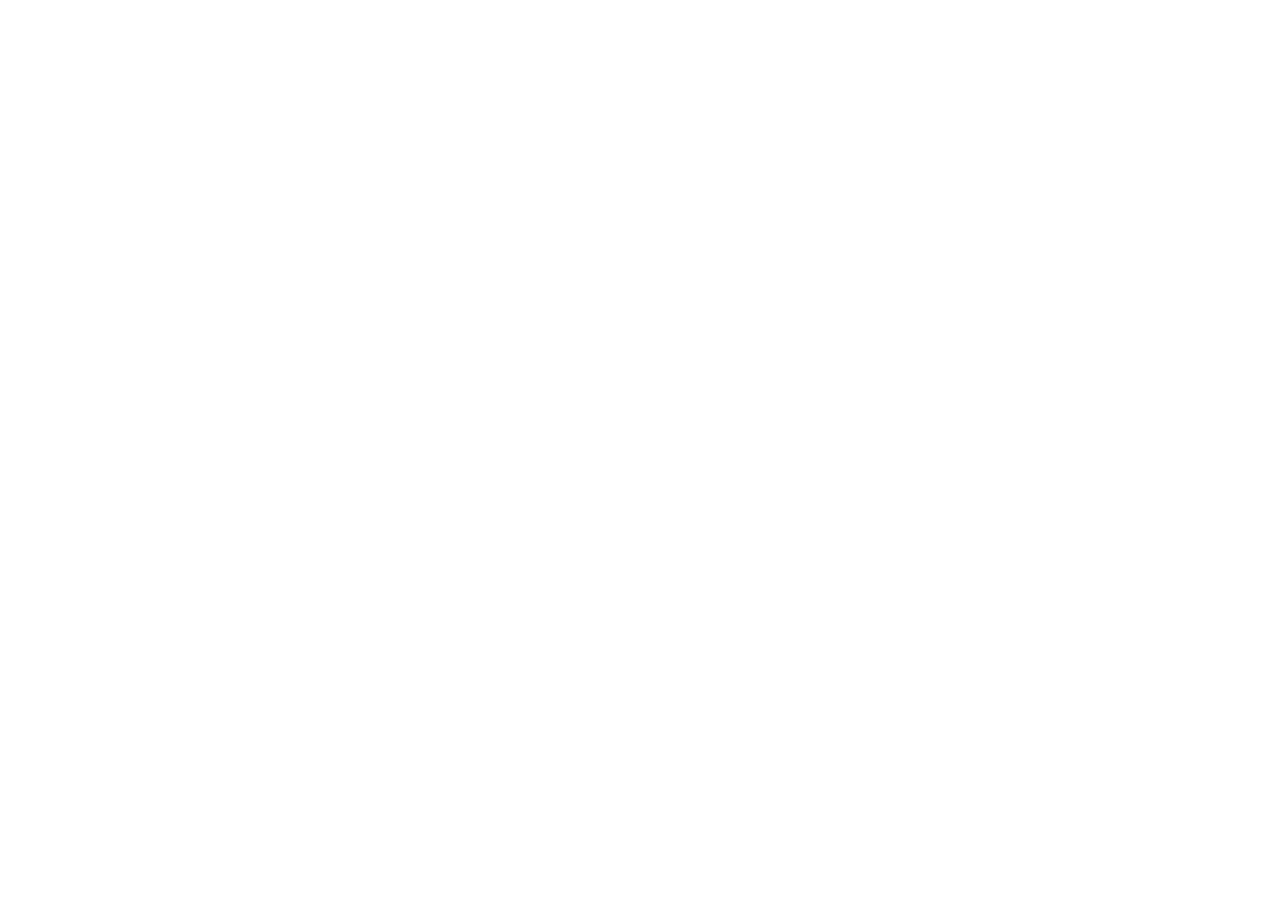
==== tutorial.html @ 1eb26597 "schaar steen papier game gemaakt en de css al toe gevoegt" ====
<!DOCTYPE html>
<html lang="en">
<head>
    <meta charset="UTF-8">
    <meta name="viewport" content="width=device-width, initial-scale=1.0">
    <title>Workshop-tutorial - Start To Code - Jeff en Yusuf</title>
    <link rel="stylesheet" href="src/styles/totorial.css">
</head>
<body>
    
</body>
</html>
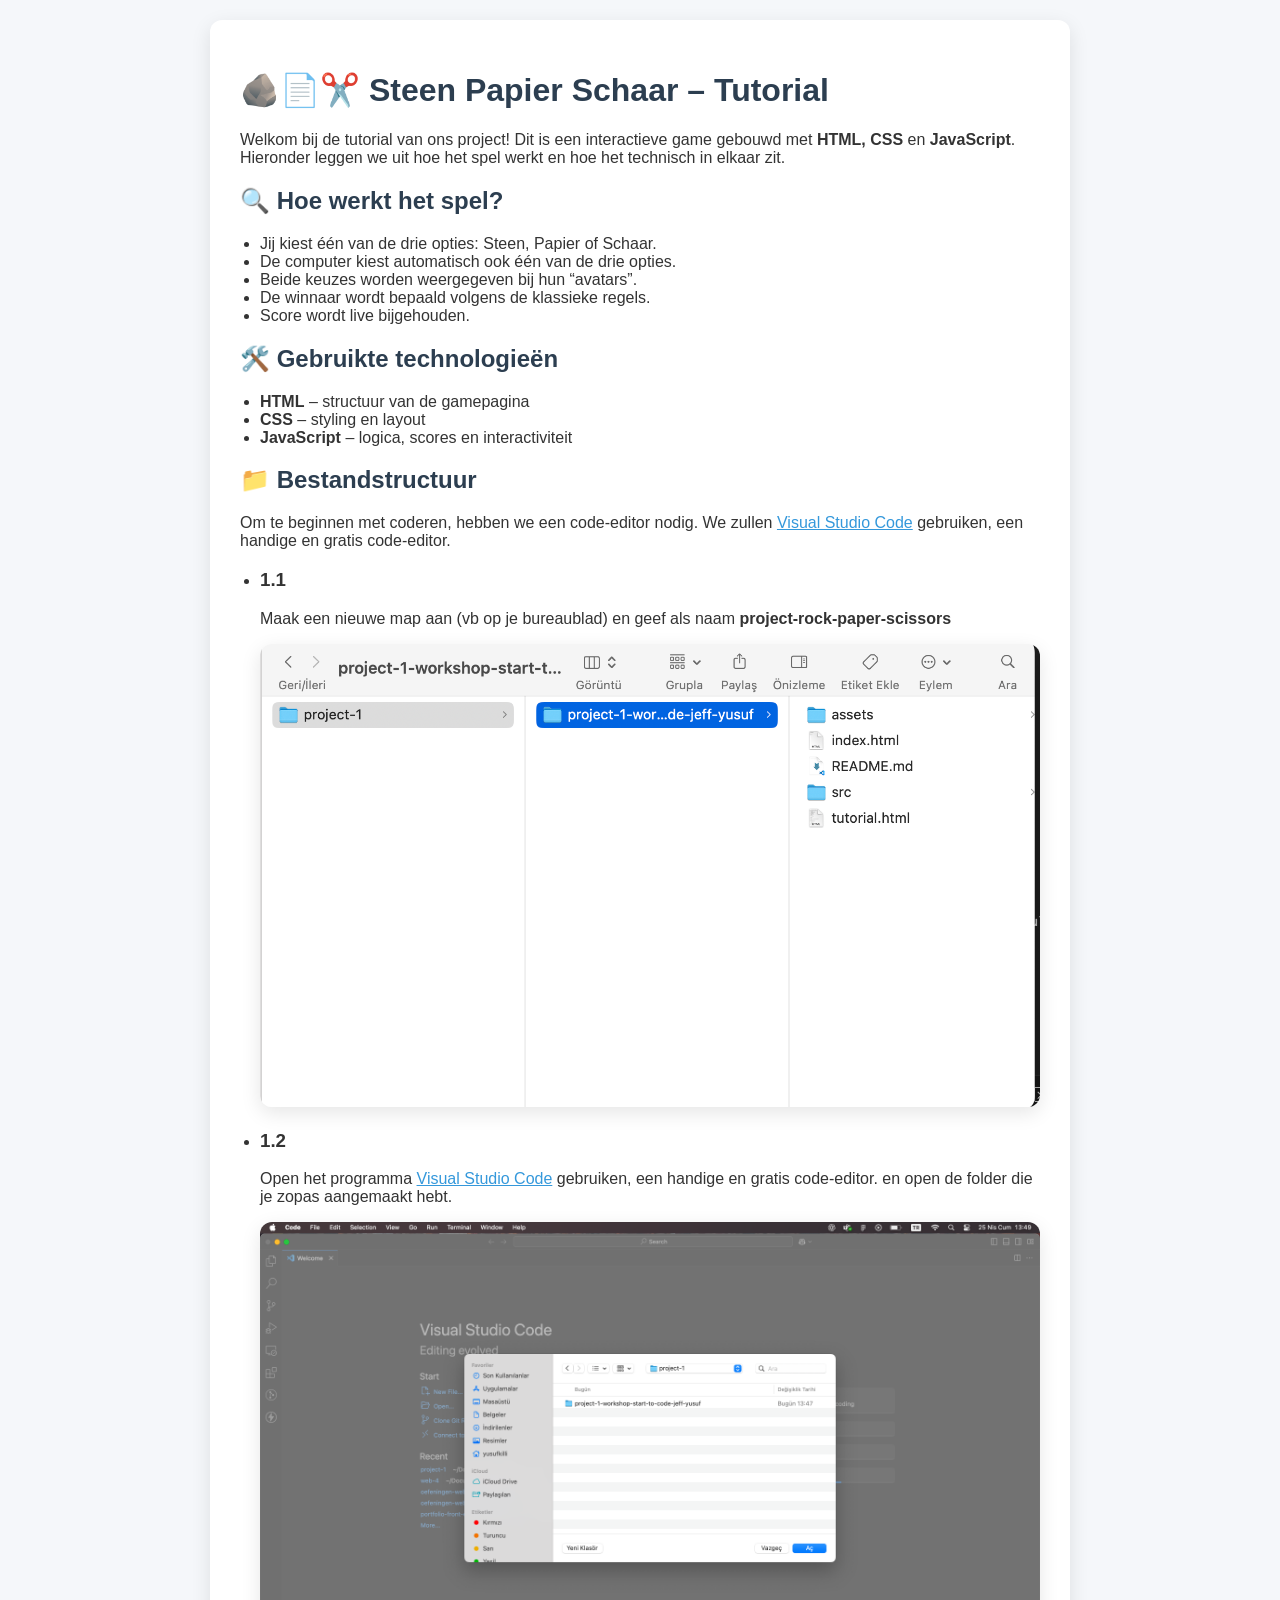
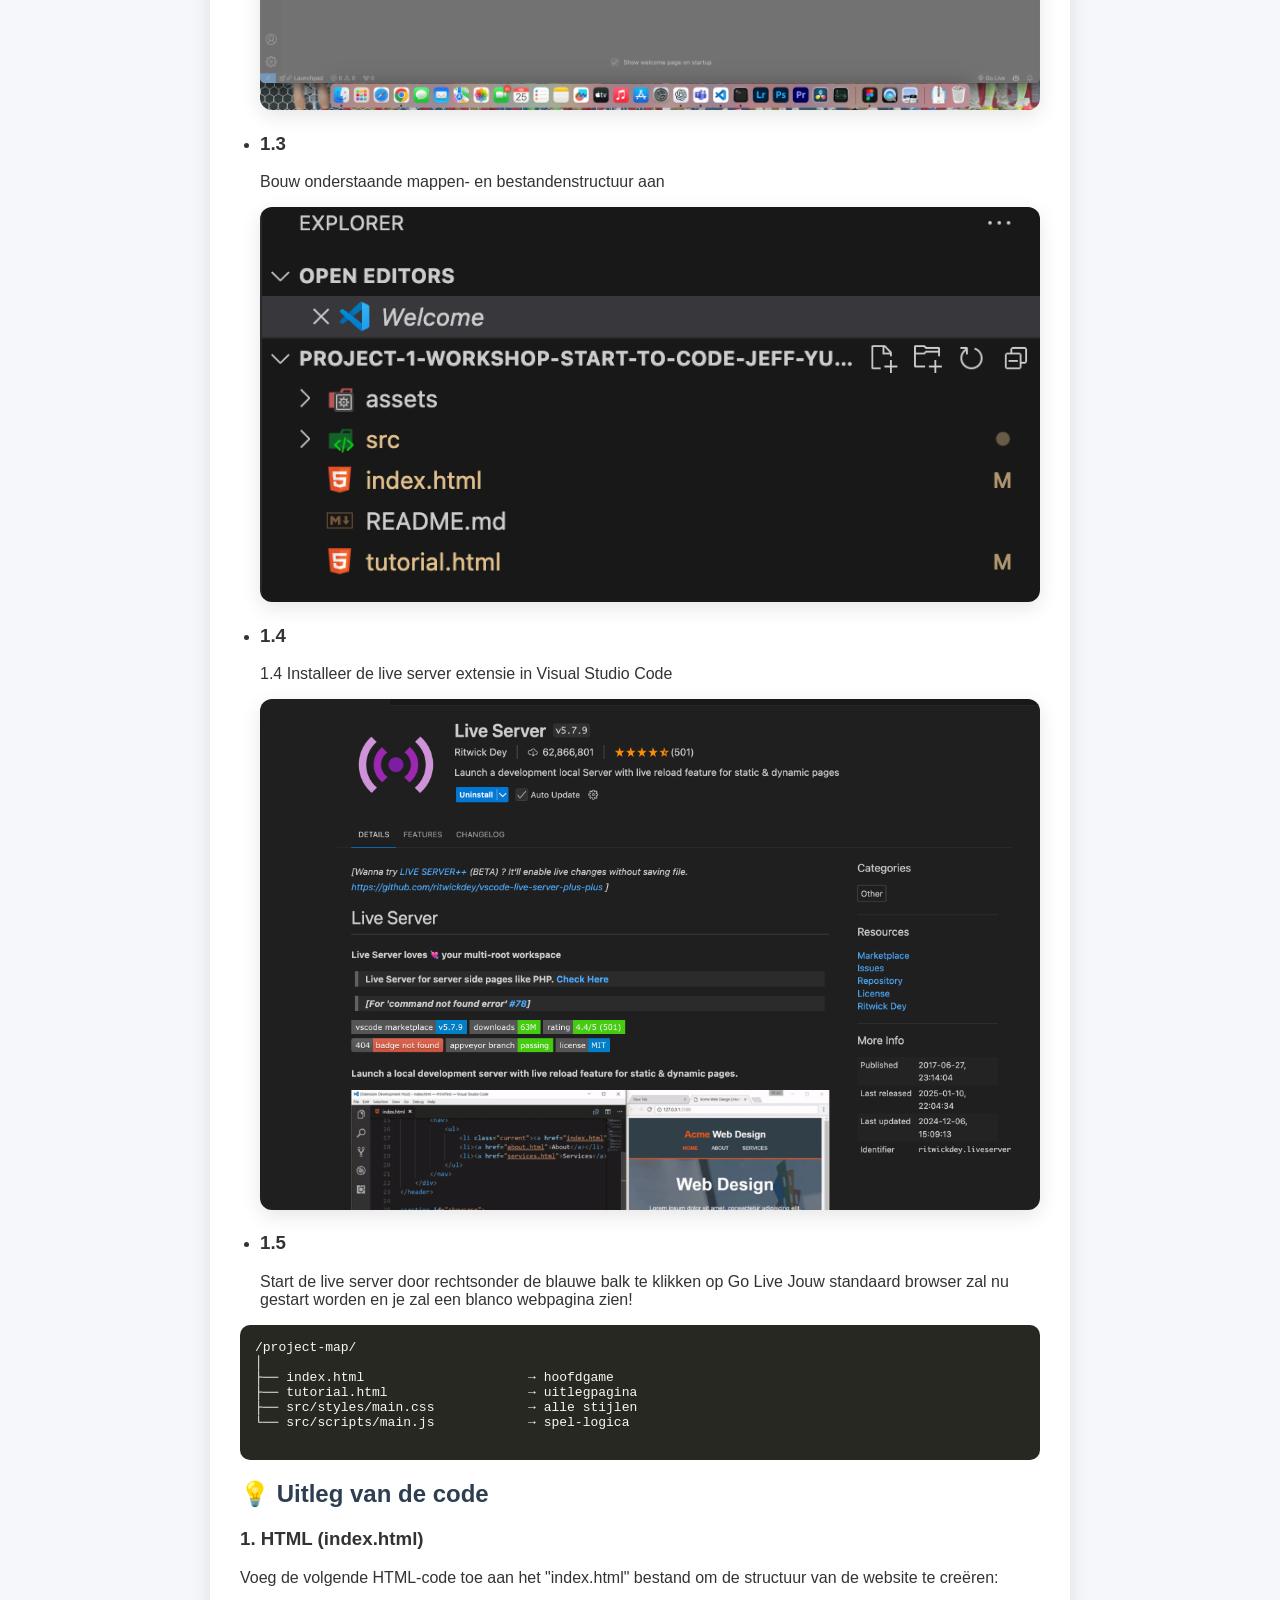
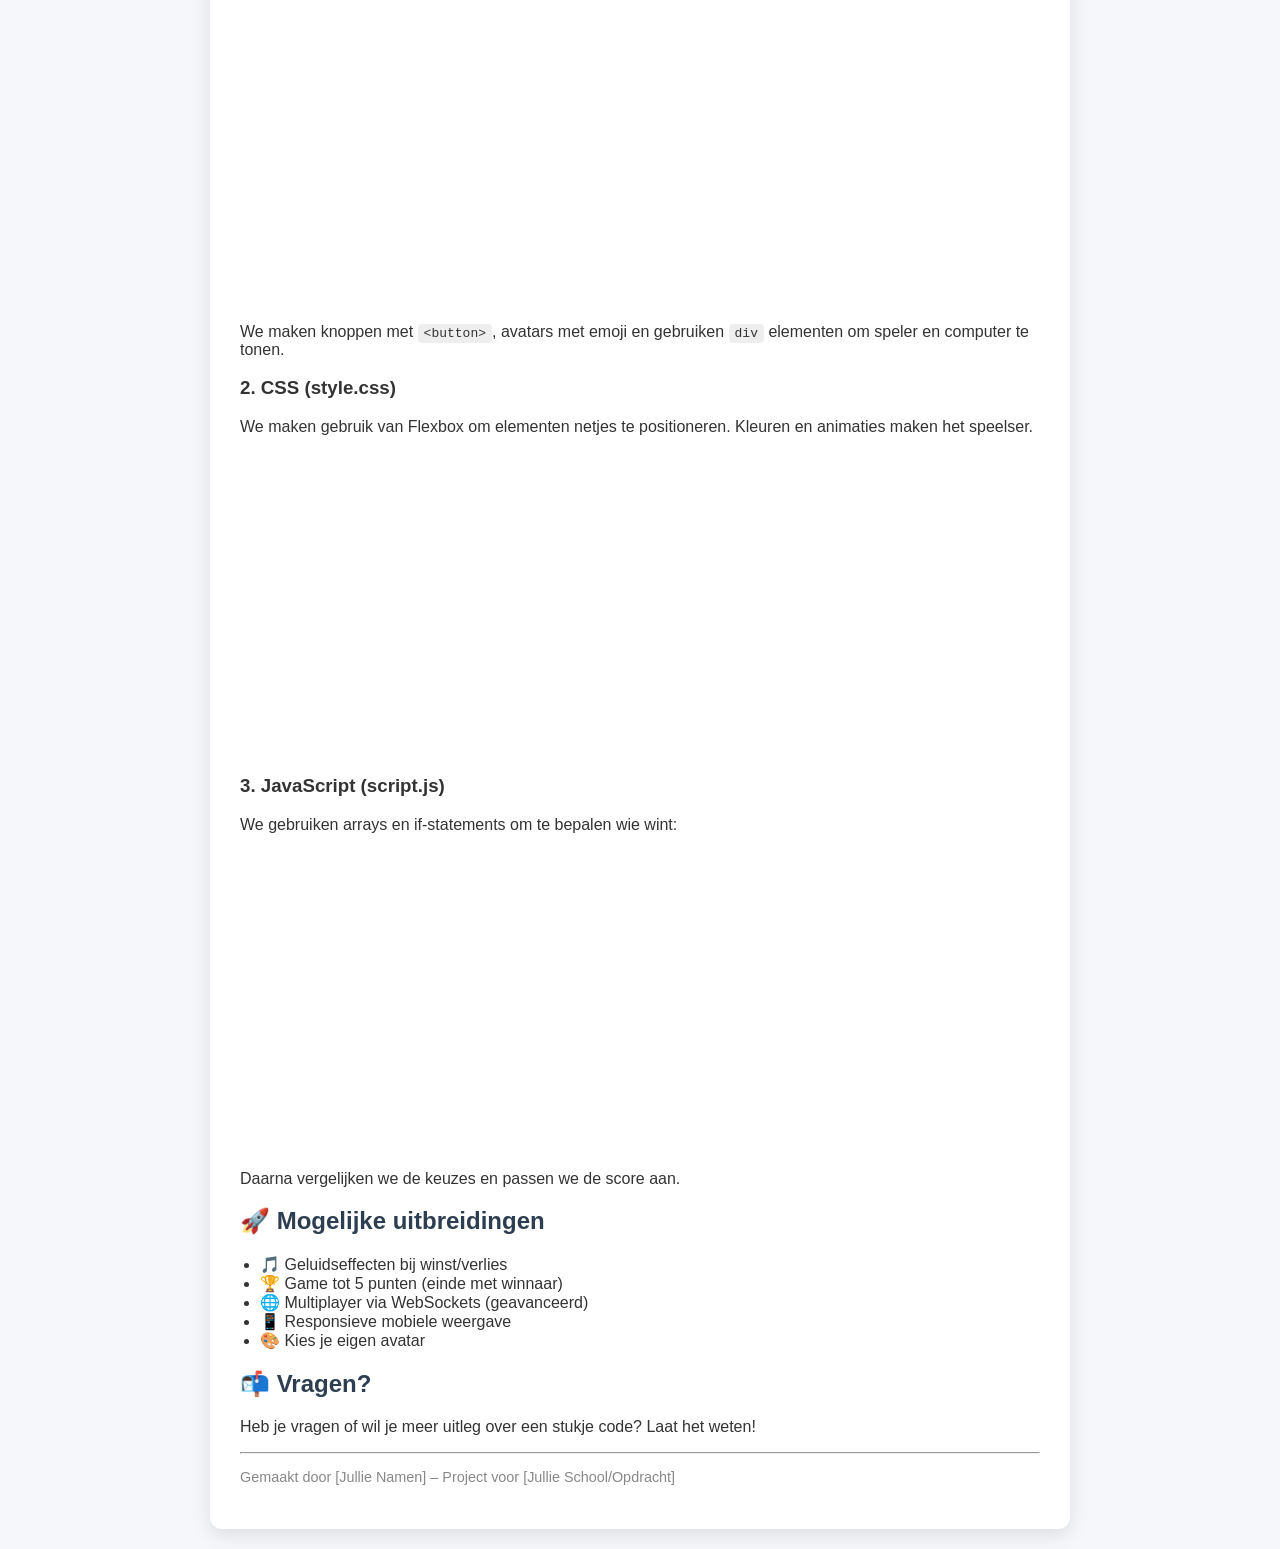
==== commit 37c0a423: "tutorial.html added and uptated" ====
--- a/tutorial.html
+++ b/tutorial.html
@@ -1,12 +1,181 @@
 <!DOCTYPE html>
-<html lang="en">
-<head>
-    <meta charset="UTF-8">
-    <meta name="viewport" content="width=device-width, initial-scale=1.0">
-    <title>Workshop-tutorial - Start To Code - Jeff en Yusuf</title>
-    <link rel="stylesheet" href="src/styles/totorial.css">
-</head>
-<body>
-    
-</body>
-</html>+<html lang="nl">
+  <head>
+    <meta charset="UTF-8" />
+    <meta name="viewport" content="width=device-width, initial-scale=1.0" />
+    <title>Tutorial – Steen Papier Schaar Project</title>
+    <link rel="stylesheet" href="./src/styles/totorial.css" />
+  </head>
+  <body>
+    <div class="container">
+      <h1>🪨📄✂️ Steen Papier Schaar – Tutorial</h1>
+      <p>
+        Welkom bij de tutorial van ons project! Dit is een interactieve game
+        gebouwd met <strong>HTML, CSS</strong> en <strong>JavaScript</strong>.
+        Hieronder leggen we uit hoe het spel werkt en hoe het technisch in
+        elkaar zit.
+      </p>
+
+      <h2>🔍 Hoe werkt het spel?</h2>
+      <ul>
+        <li>Jij kiest één van de drie opties: Steen, Papier of Schaar.</li>
+        <li>De computer kiest automatisch ook één van de drie opties.</li>
+        <li>Beide keuzes worden weergegeven bij hun “avatars”.</li>
+        <li>De winnaar wordt bepaald volgens de klassieke regels.</li>
+        <li>Score wordt live bijgehouden.</li>
+      </ul>
+
+      <h2>🛠️ Gebruikte technologieën</h2>
+      <ul>
+        <li><strong>HTML</strong> – structuur van de gamepagina</li>
+        <li><strong>CSS</strong> – styling en layout</li>
+        <li><strong>JavaScript</strong> – logica, scores en interactiviteit</li>
+      </ul>
+
+      <h2>📁 Bestandstructuur</h2>
+      <span
+        >Om te beginnen met coderen, hebben we een code-editor nodig. We zullen
+        <a target="_blank" href="https://code.visualstudio.com/download">Visual Studio Code</a>
+        gebruiken, een handige en gratis code-editor.</span
+      >
+
+      <ul>
+        <li>
+          <h3>1.1</h3>
+          <p>
+            Maak een nieuwe map aan (vb op je bureaublad) en geef als naam
+            <strong>project-rock-paper-scissors</strong>
+          </p>
+          <img
+            class="img__map"
+            src="assets/images/ss-map_structuur.png"
+            alt=""
+          />
+        </li>
+        <li>
+          <h3>1.2</h3>
+          <p>
+            Open het programma
+            <a href="https://code.visualstudio.com/download"
+              >Visual Studio Code</a
+            >
+            gebruiken, een handige en gratis code-editor. en open de folder die
+            je zopas aangemaakt hebt.
+          </p>
+          <img class="img__map" src="assets/images/ss-vscode.png" alt="" />
+        </li>
+
+        <li>
+          <h3>1.3</h3>
+          <p>Bouw onderstaande mappen- en bestandenstructuur aan</p>
+          <img
+            class="img__map"
+            src="assets/images/ss-vscode_map_schema.png"
+            alt=""
+          />
+        </li>
+
+        <li>
+          <h3>1.4</h3>
+          <p>1.4 Installeer de live server extensie in Visual Studio Code</p>
+          <img
+            class="img__map"
+            src="assets/images/ss-liveserver_extentie.png"
+            alt=""
+          />
+        </li>
+
+        <li>
+          <h3>1.5</h3>
+          <p>
+            Start de live server door rechtsonder de blauwe balk te klikken op
+            Go Live Jouw standaard browser zal nu gestart worden en je zal een
+            blanco webpagina zien!
+          </p>
+        </li>
+      </ul>
+      <pre>
+/project-map/
+│
+├── index.html                     → hoofdgame
+├── tutorial.html                  → uitlegpagina
+├── src/styles/main.css            → alle stijlen
+└── src/scripts/main.js            → spel-logica
+    </pre
+      >
+
+      <h2>💡 Uitleg van de code</h2>
+
+      <h3>1. HTML (index.html)</h3>
+
+      <p>
+        Voeg de volgende HTML-code toe aan het "index.html" bestand om de
+        structuur van de website te creëren:
+      </p>
+      <iframe
+        width="100%"
+        height="300"
+        src="//jsfiddle.net/afyok/tjynbh3u/1/embedded/html/"
+        frameborder="0"
+        loading="lazy"
+        allowtransparency="true"
+        allowfullscreen="true"
+      ></iframe>
+      <p>
+        We maken knoppen met <code>&lt;button&gt;</code>, avatars met emoji en
+        gebruiken <code>div</code> elementen om speler en computer te tonen.
+      </p>
+
+      <h3>2. CSS (style.css)</h3>
+      <p>
+        We maken gebruik van Flexbox om elementen netjes te positioneren.
+        Kleuren en animaties maken het speelser.
+      </p>
+
+      <iframe
+        width="100%"
+        height="300"
+        src="//jsfiddle.net/afyok/tjynbh3u/1/embedded/css/"
+        frameborder="0"
+        loading="lazy"
+        allowtransparency="true"
+        allowfullscreen="true"
+      ></iframe>
+
+      <h3>3. JavaScript (script.js)</h3>
+      <p>We gebruiken arrays en if-statements om te bepalen wie wint:</p>
+
+      <iframe
+        width="100%"
+        height="300"
+        src="//jsfiddle.net/afyok/tjynbh3u/1/embedded/js/"
+        frameborder="0"
+        loading="lazy"
+        allowtransparency="true"
+        allowfullscreen="true"
+      ></iframe>
+
+      <p>Daarna vergelijken we de keuzes en passen we de score aan.</p>
+
+      <h2>🚀 Mogelijke uitbreidingen</h2>
+      <ul>
+        <li>🎵 Geluidseffecten bij winst/verlies</li>
+        <li>🏆 Game tot 5 punten (einde met winnaar)</li>
+        <li>🌐 Multiplayer via WebSockets (geavanceerd)</li>
+        <li>📱 Responsieve mobiele weergave</li>
+        <li>🎨 Kies je eigen avatar</li>
+      </ul>
+
+      <h2>📬 Vragen?</h2>
+      <p>
+        Heb je vragen of wil je meer uitleg over een stukje code? Laat het
+        weten!
+      </p>
+
+      <hr />
+      <p style="font-size: 0.9em; color: #888">
+        Gemaakt door [Jullie Namen] – Project voor [Jullie School/Opdracht]
+      </p>
+    </div>
+  </body>
+</html>
--- a/src/styles/totorial.css
+++ b/src/styles/totorial.css
@@ -0,0 +1,51 @@
+body {
+    font-family: 'Segoe UI', sans-serif;
+    margin: 0;
+    padding: 20px;
+    background: #f5f7fa;
+    color: #333;
+  }
+
+  .container {
+    max-width: 800px;
+    margin: auto;
+    background: white;
+    padding: 30px;
+    border-radius: 12px;
+    box-shadow: 0 6px 20px rgba(0, 0, 0, 0.1);
+  }
+
+  h1, h2 {
+    color: #2c3e50;
+  }
+
+  code {
+    background: #eee;
+    padding: 2px 6px;
+    border-radius: 4px;
+    font-family: monospace;
+  }
+
+  pre {
+    background: #272822;
+    color: #f8f8f2;
+    padding: 15px;
+    border-radius: 10px;
+    overflow-x: auto;
+  }
+
+  a {
+    color: #3498db;
+  }
+
+  ul {
+    margin-top: 10px;
+    padding-left: 20px;
+  }
+
+  .img__map {
+    width: 100%;
+    height: auto;
+    border-radius: 12px;
+    box-shadow: 0 6px 20px rgba(0, 0, 0, 0.1);
+  }
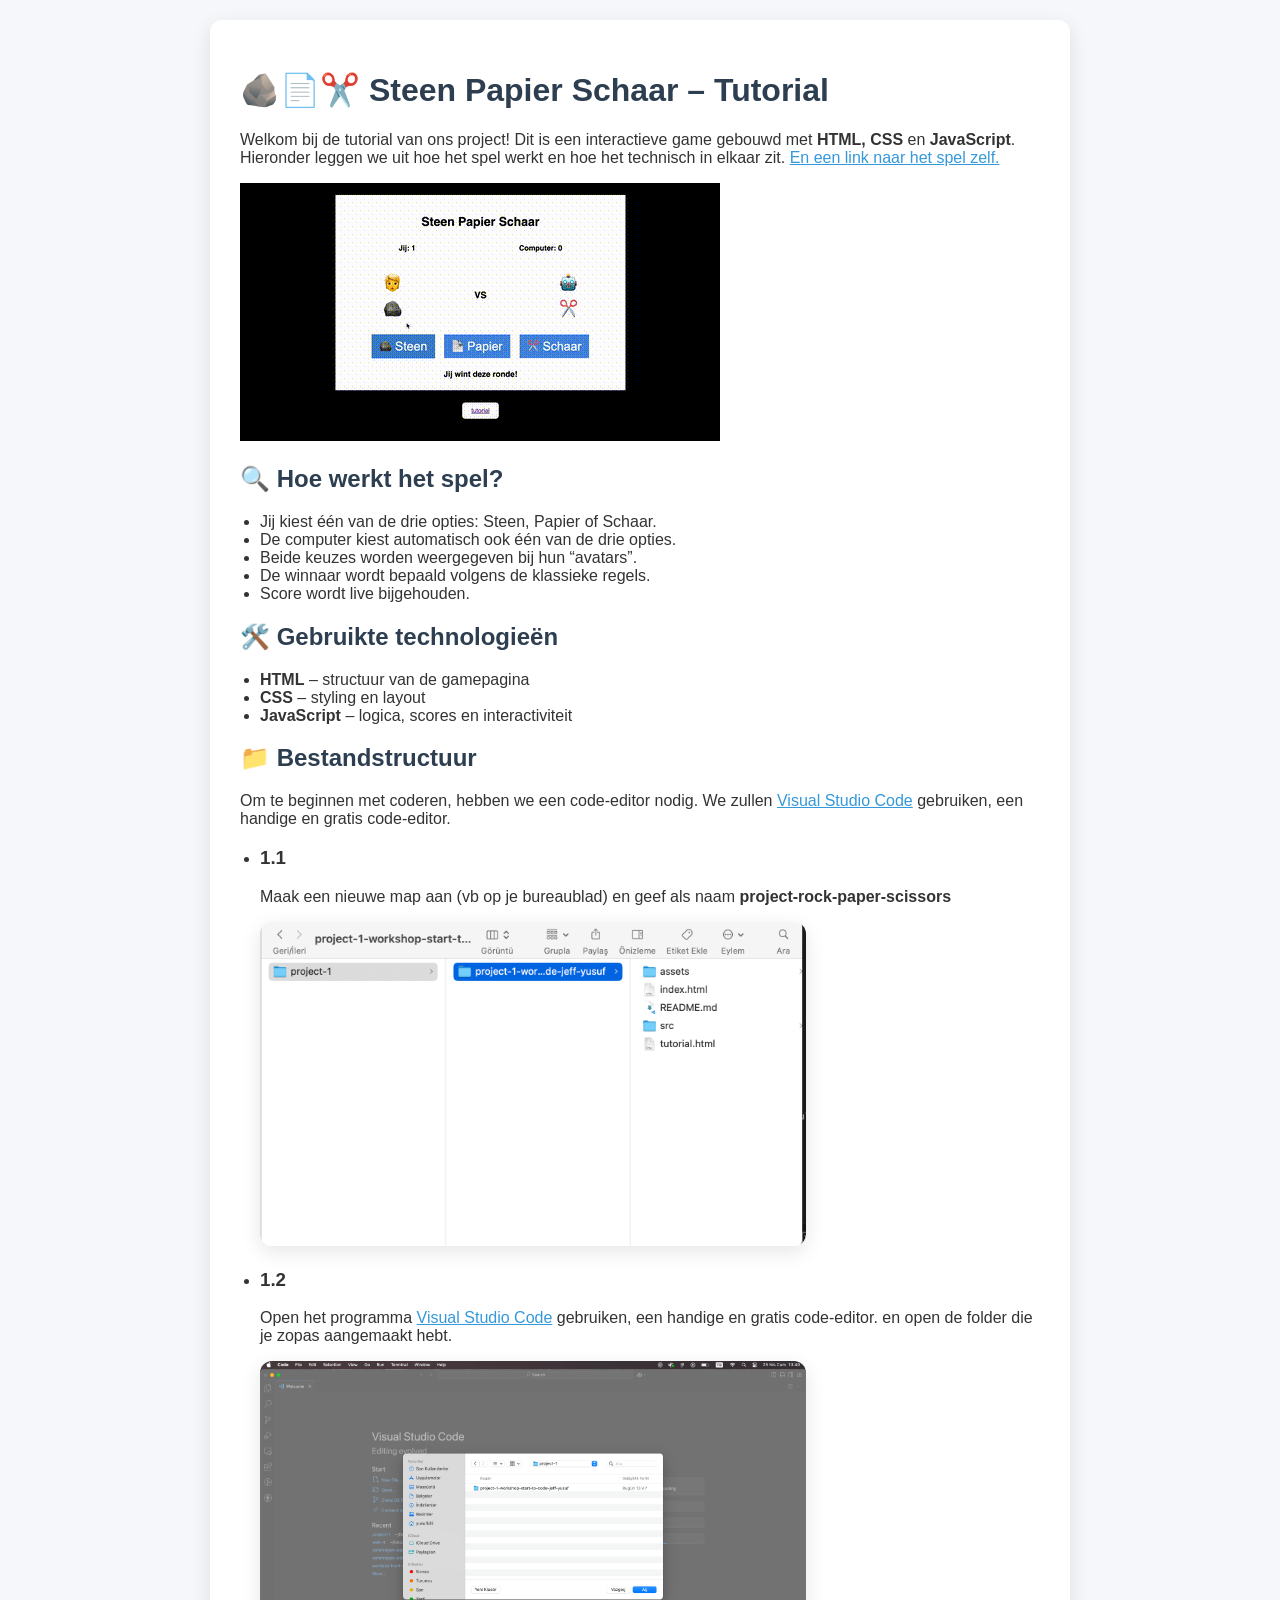
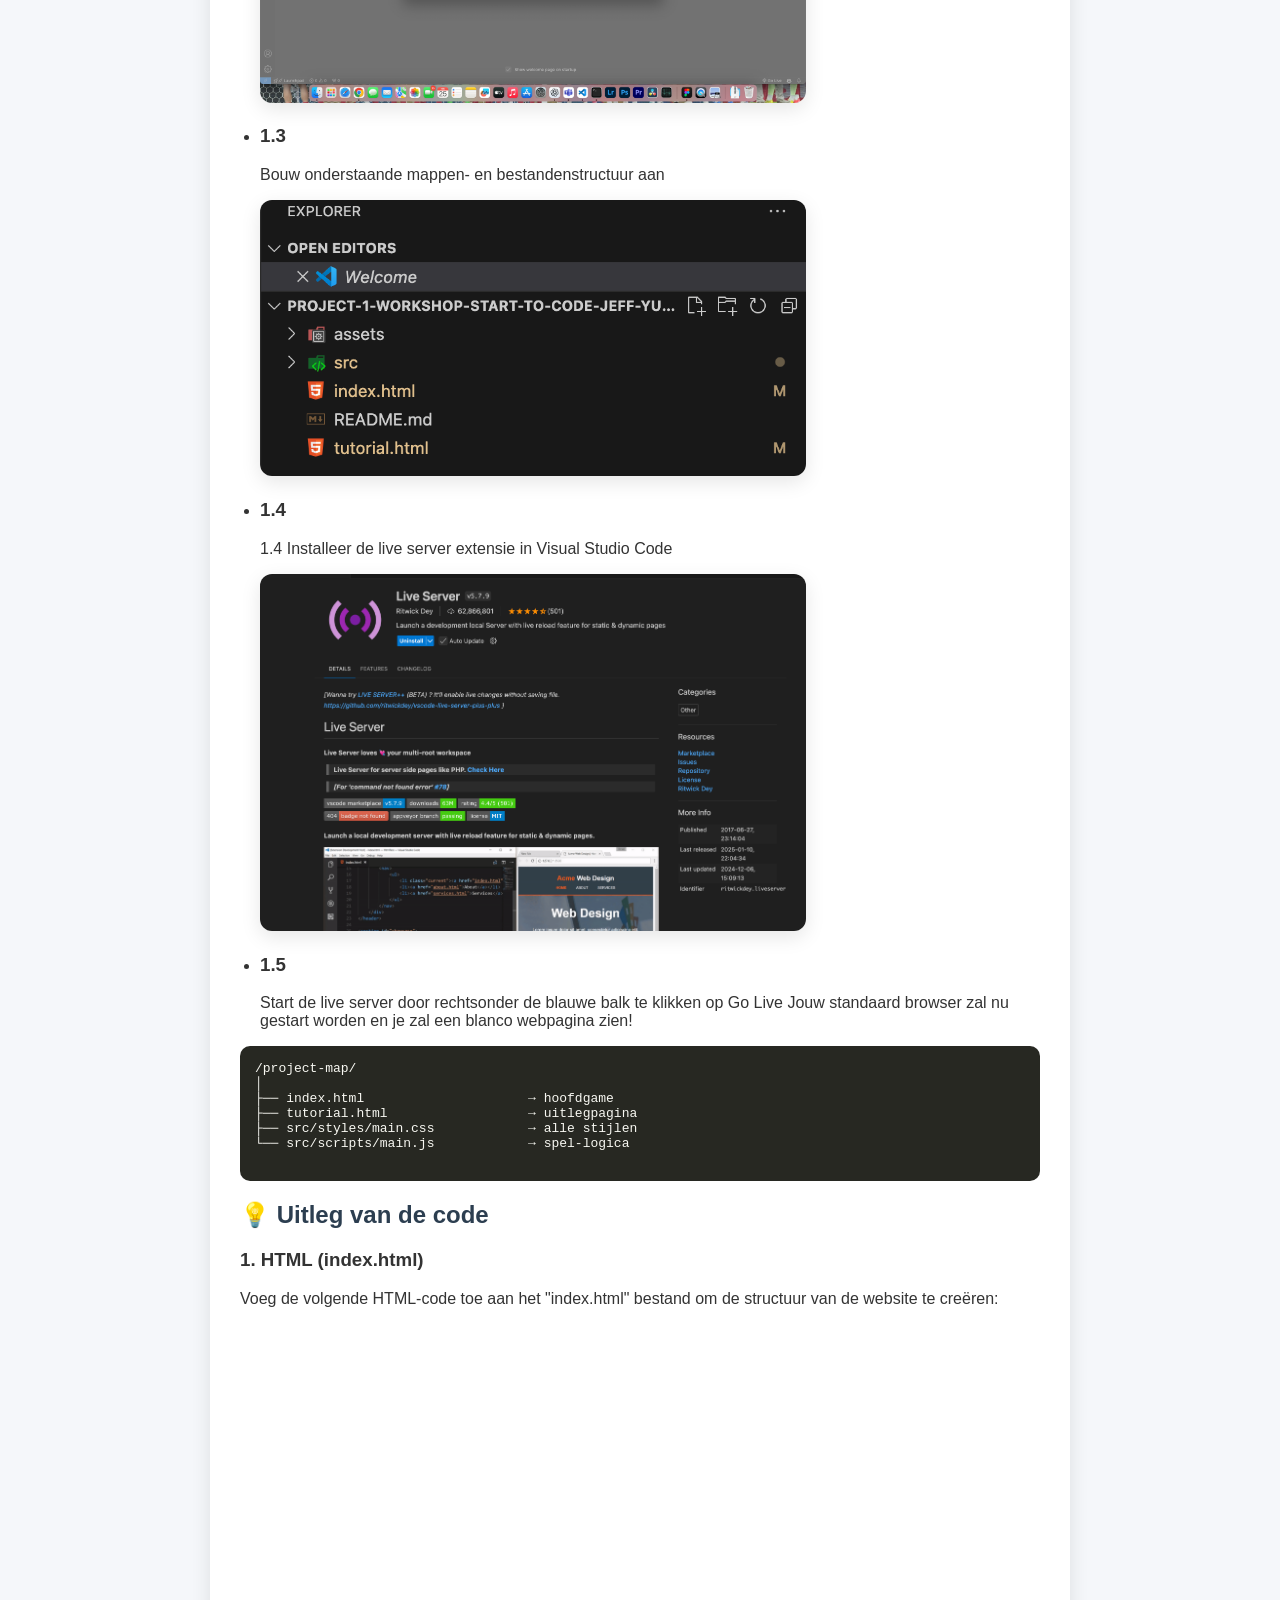
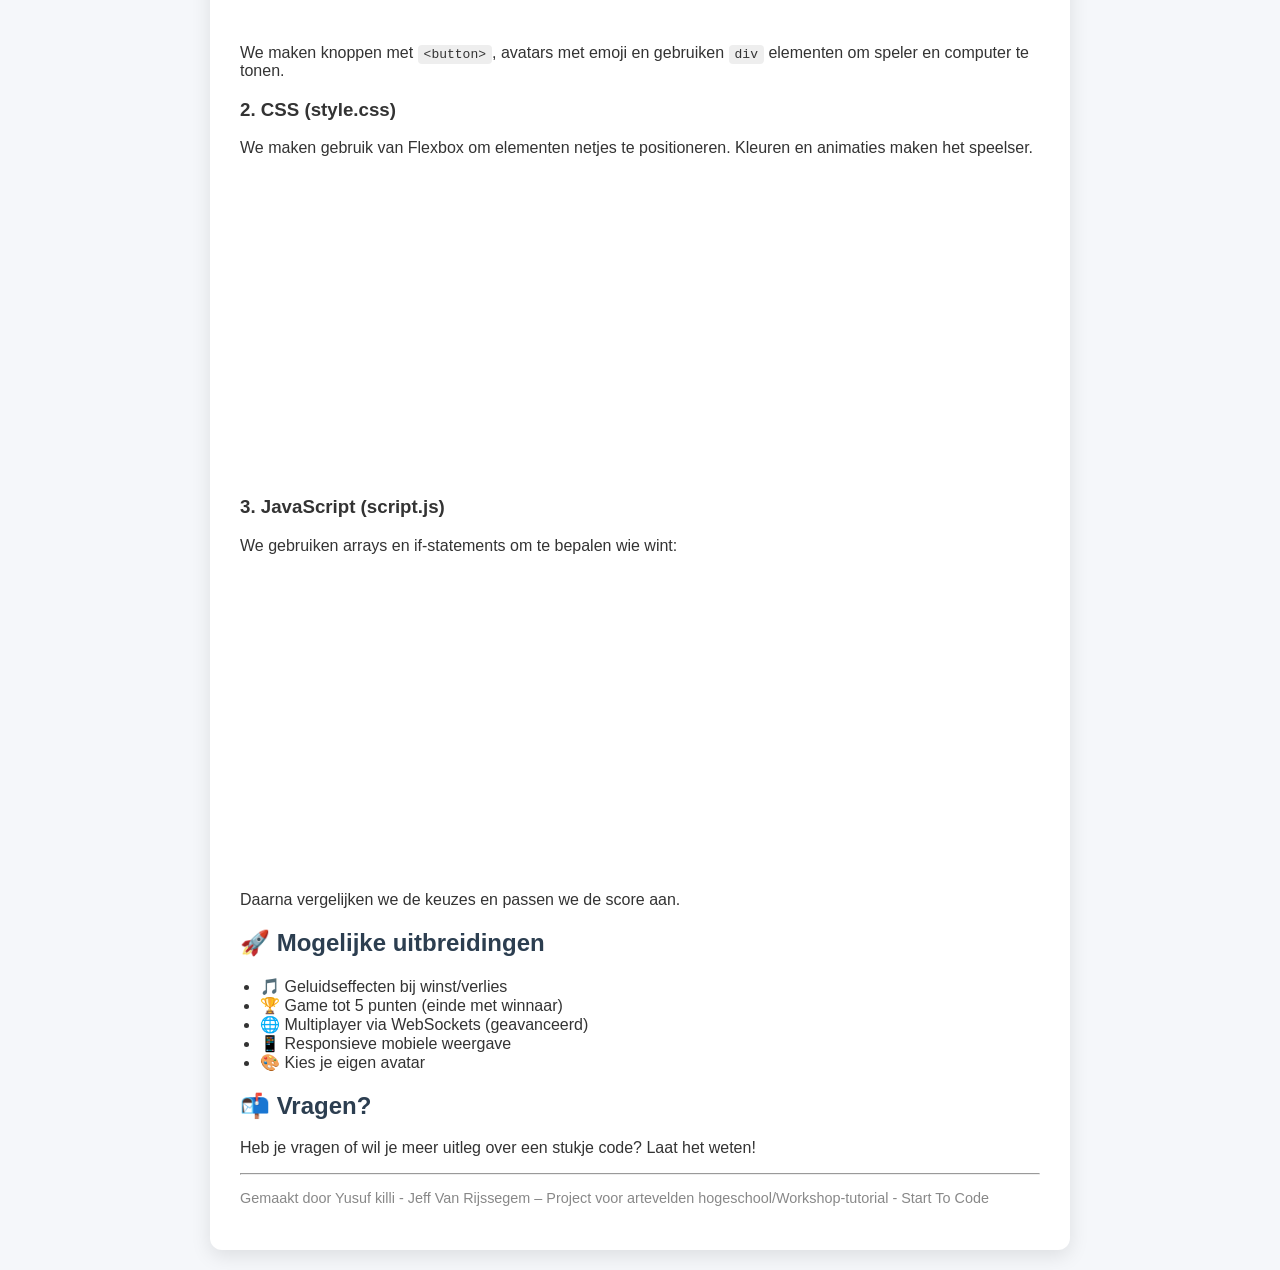
==== commit ced1bb04: "alles beter in gevult en een link naar ons game" ====
--- a/tutorial.html
+++ b/tutorial.html
@@ -13,9 +13,9 @@
         Welkom bij de tutorial van ons project! Dit is een interactieve game
         gebouwd met <strong>HTML, CSS</strong> en <strong>JavaScript</strong>.
         Hieronder leggen we uit hoe het spel werkt en hoe het technisch in
-        elkaar zit.
+        elkaar zit. <a href="index.html">En een link naar het spel zelf.</a>
       </p>
-
+      <img src="assets/images/output.gif" alt="een gif van het spel" />
       <h2>🔍 Hoe werkt het spel?</h2>
       <ul>
         <li>Jij kiest één van de drie opties: Steen, Papier of Schaar.</li>
@@ -174,7 +174,7 @@
 
       <hr />
       <p style="font-size: 0.9em; color: #888">
-        Gemaakt door [Jullie Namen] – Project voor [Jullie School/Opdracht]
+        Gemaakt door Yusuf killi - Jeff Van Rijssegem – Project voor artevelden hogeschool/Workshop-tutorial - Start To Code 
       </p>
     </div>
   </body>
--- a/src/styles/totorial.css
+++ b/src/styles/totorial.css
@@ -44,7 +44,7 @@
   }
 
   .img__map {
-    width: 100%;
+    width: 70%;
     height: auto;
     border-radius: 12px;
     box-shadow: 0 6px 20px rgba(0, 0, 0, 0.1);
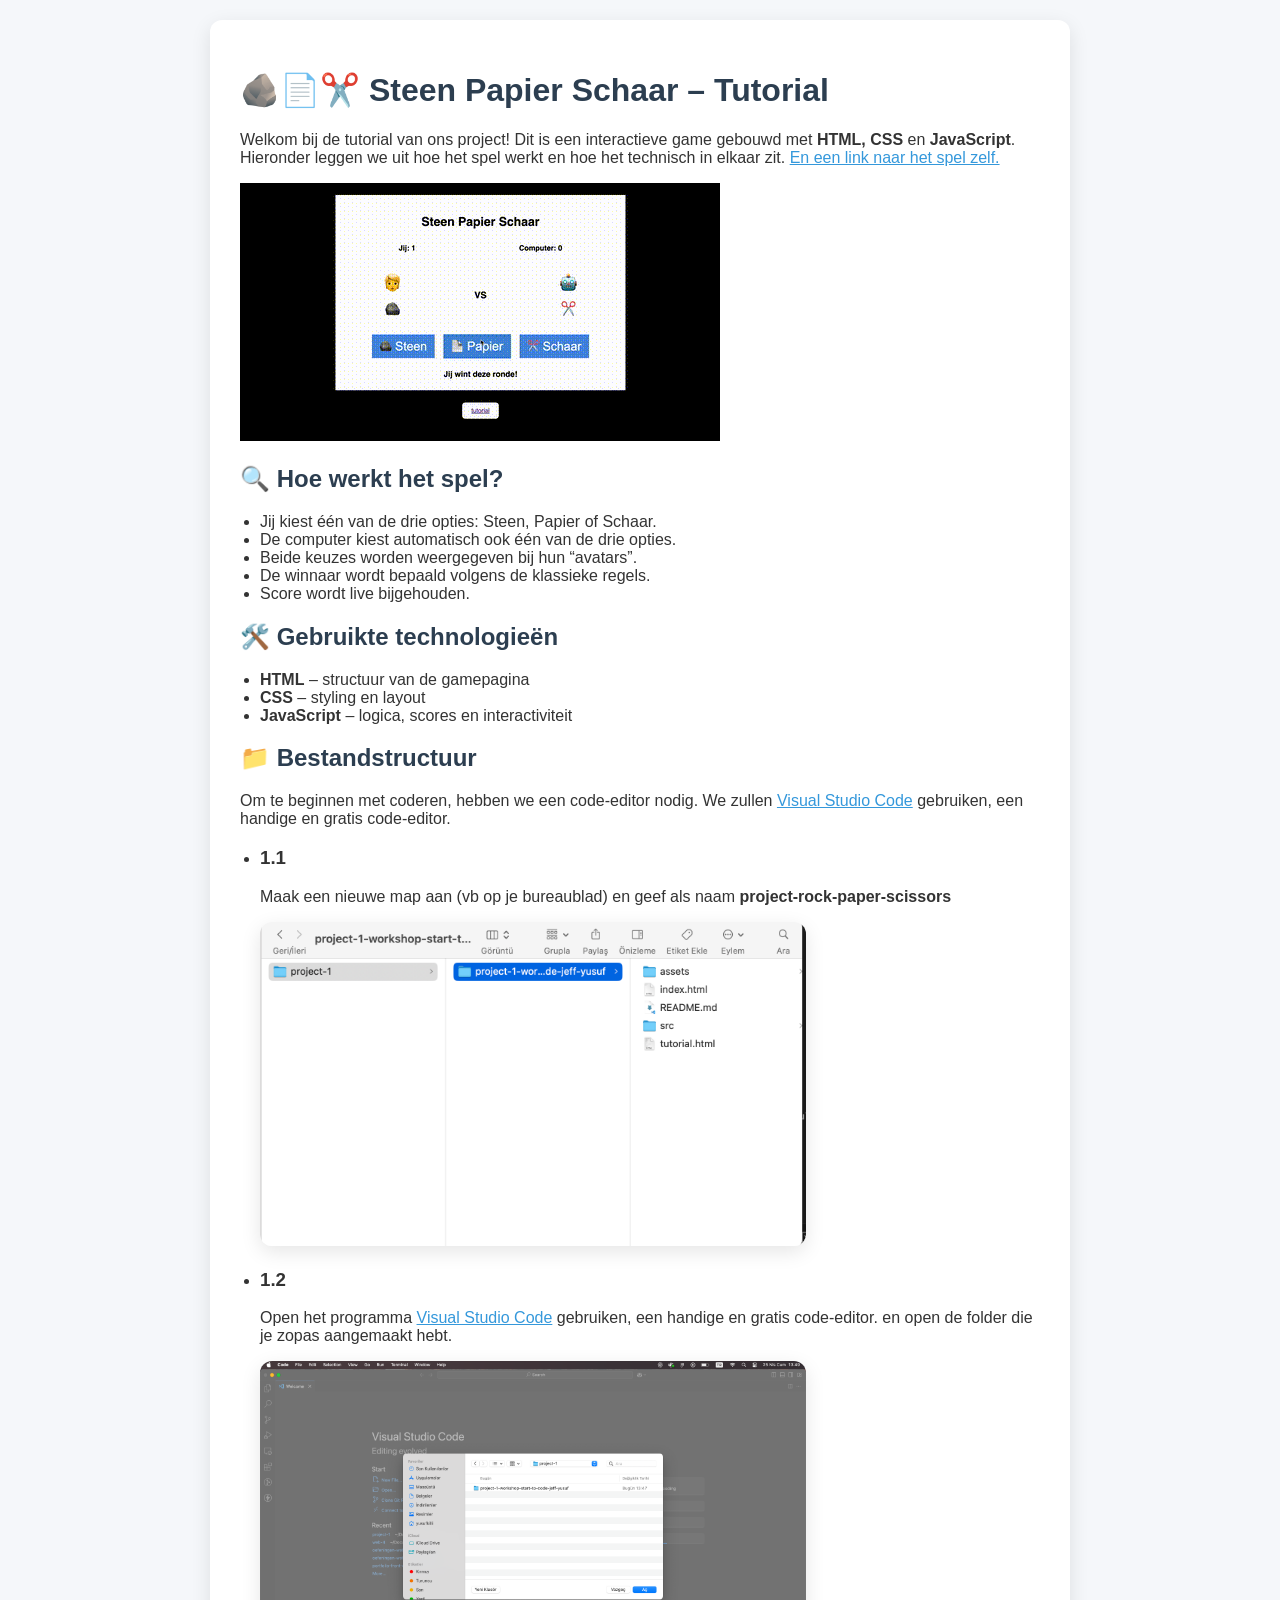
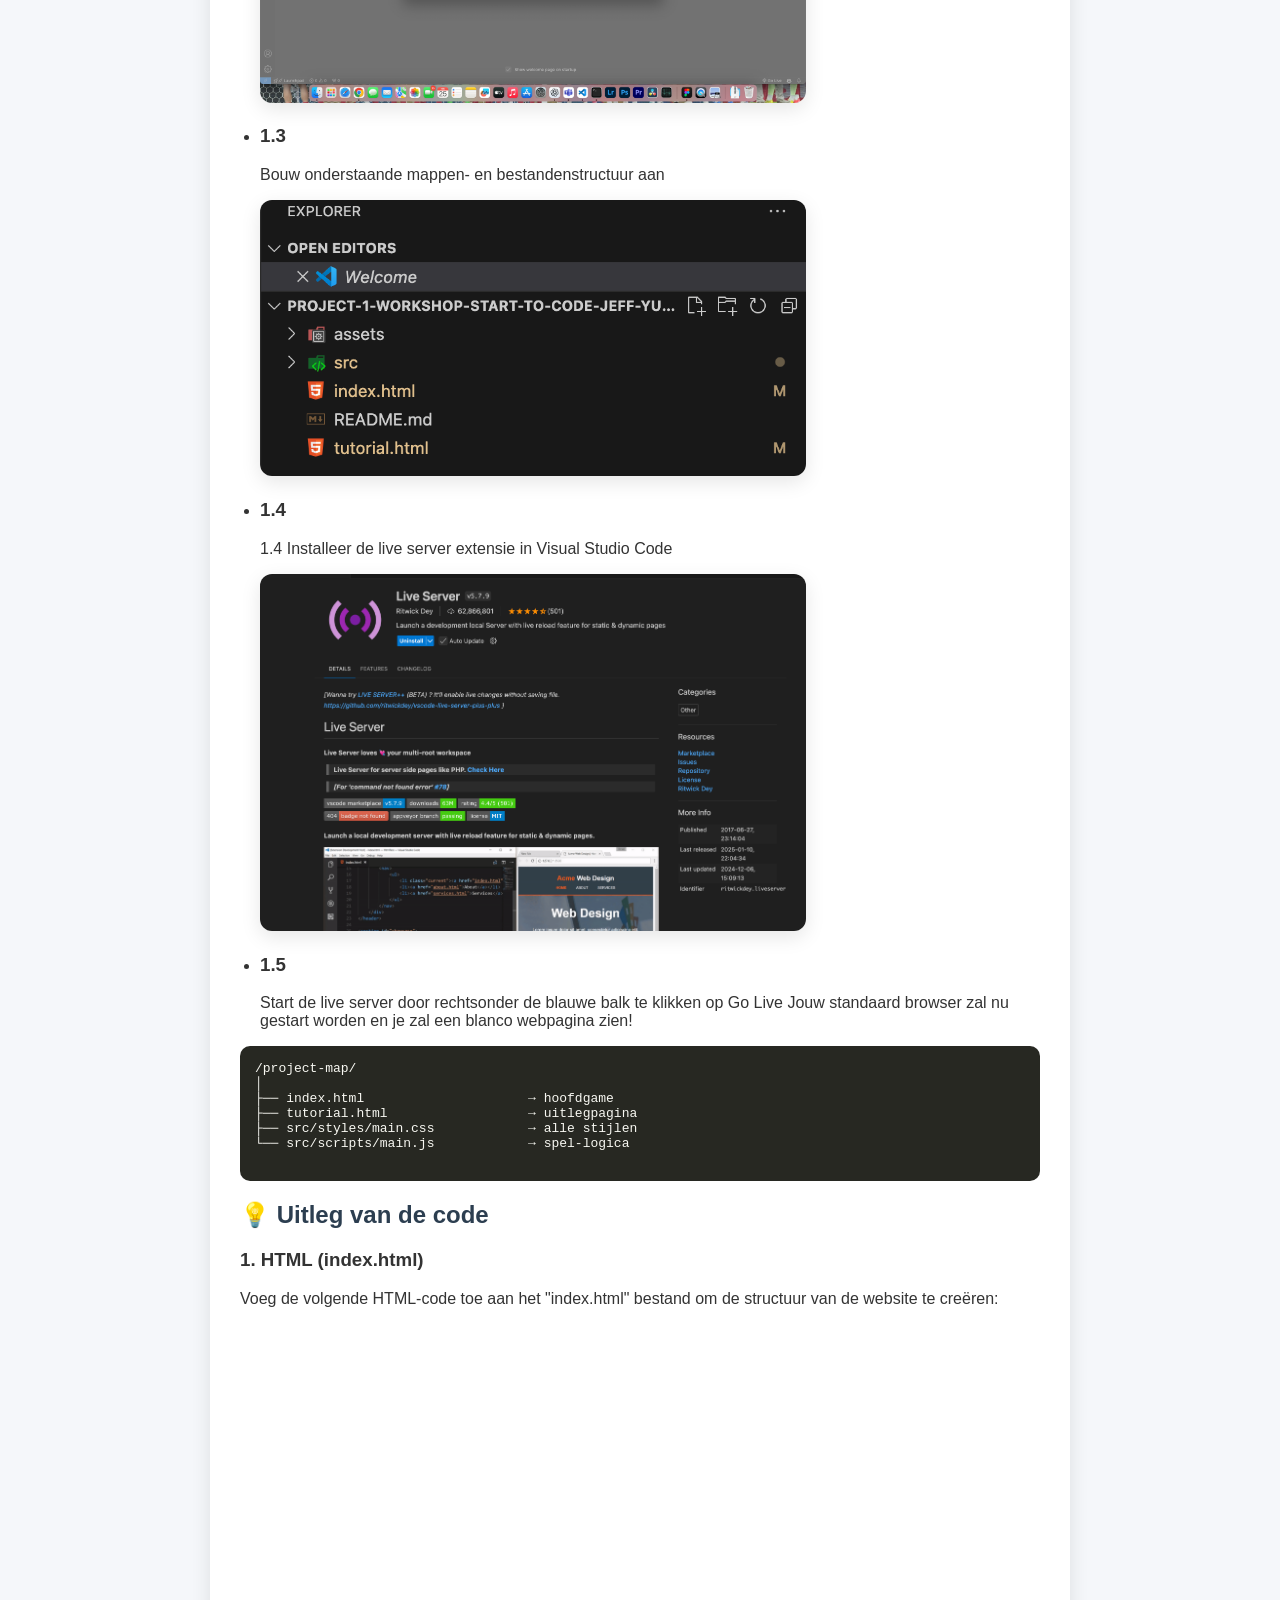
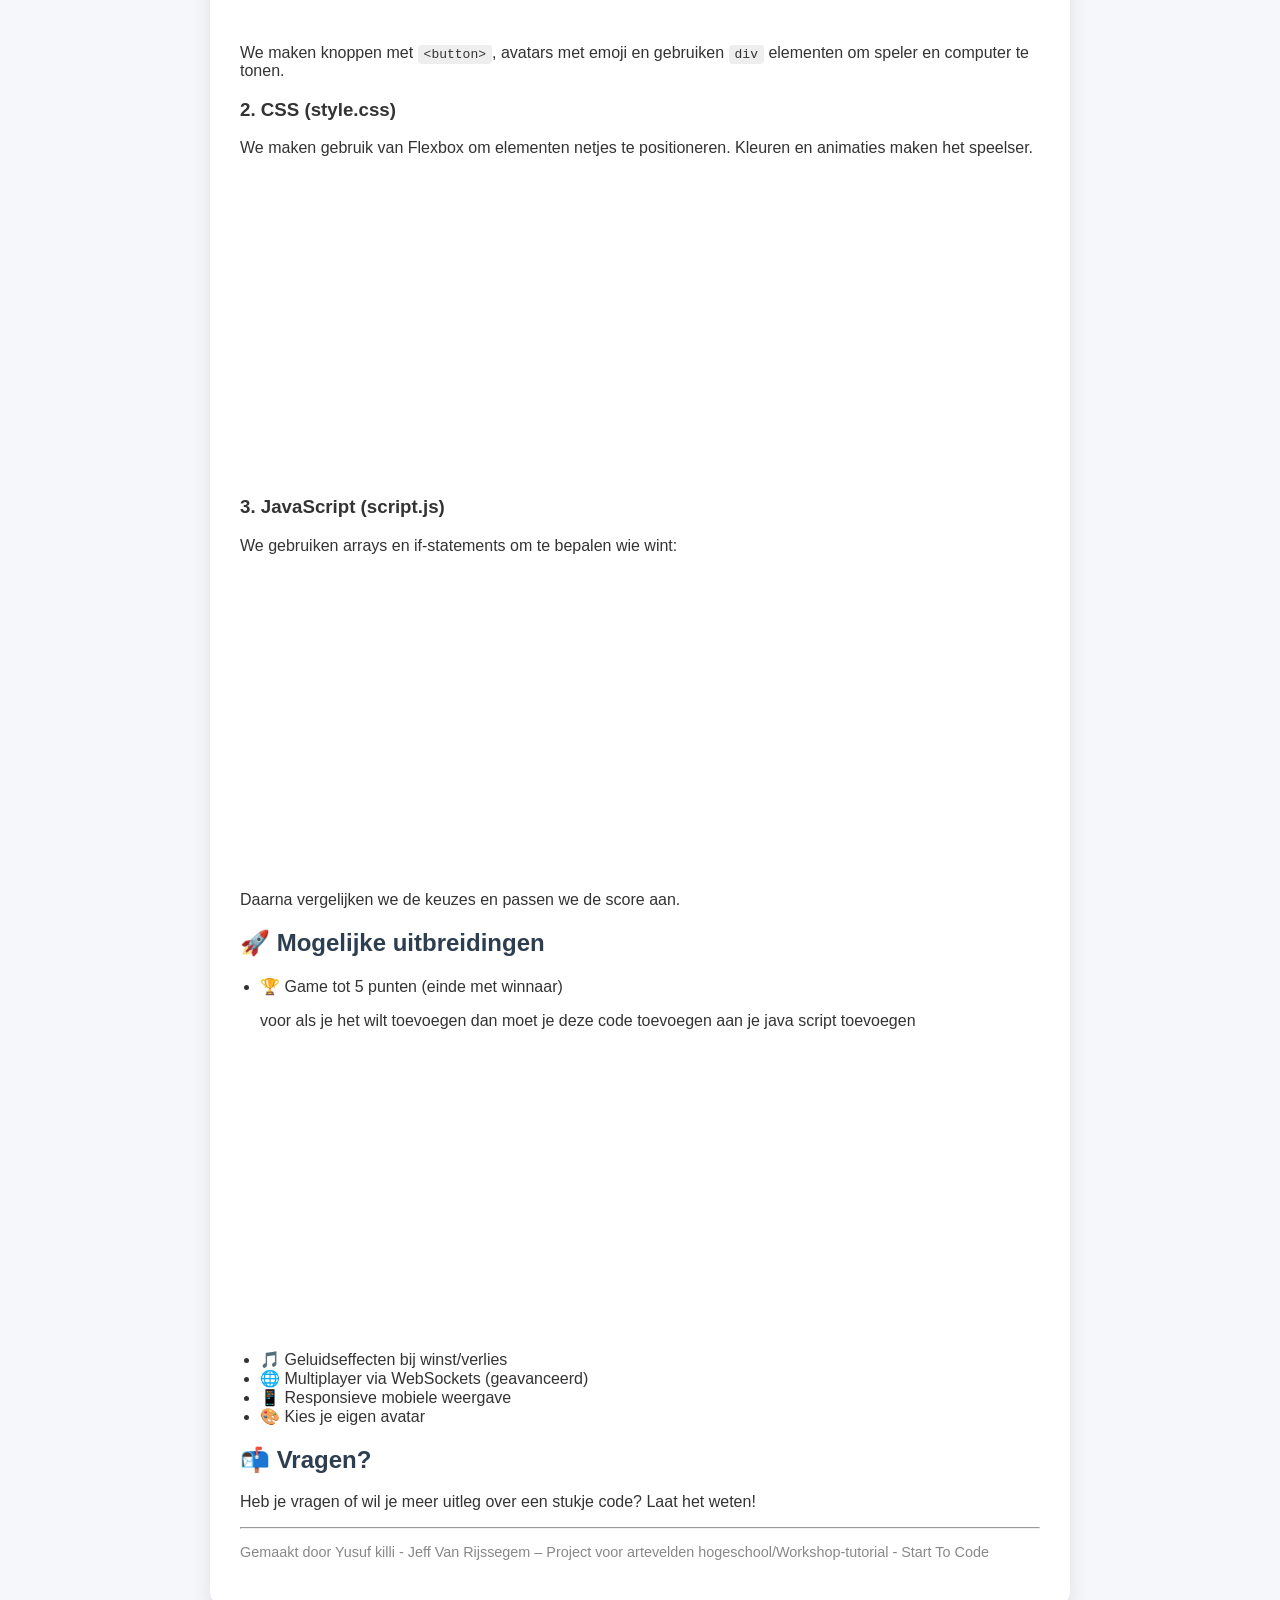
==== commit f532a7d6: "heb een punten systeem toegevoegt" ====
--- a/tutorial.html
+++ b/tutorial.html
@@ -35,7 +35,9 @@
       <h2>📁 Bestandstructuur</h2>
       <span
         >Om te beginnen met coderen, hebben we een code-editor nodig. We zullen
-        <a target="_blank" href="https://code.visualstudio.com/download">Visual Studio Code</a>
+        <a target="_blank" href="https://code.visualstudio.com/download"
+          >Visual Studio Code</a
+        >
         gebruiken, een handige en gratis code-editor.</span
       >
 
@@ -159,8 +161,21 @@
 
       <h2>🚀 Mogelijke uitbreidingen</h2>
       <ul>
+        <li>🏆 Game tot 5 punten (einde met winnaar)</li>
+        <p>
+          voor als je het wilt toevoegen dan moet je deze code toevoegen aan je
+          java script toevoegen
+        </p>
+        <iframe
+          width="100%"
+          height="300"
+          src="//jsfiddle.net/jeff_van_rijssegem/43ev6aL2/1/embedded/js/"
+          frameborder="0"
+          loading="lazy"
+          allowtransparency="true"
+          allowfullscreen="true"
+        ></iframe>
         <li>🎵 Geluidseffecten bij winst/verlies</li>
-        <li>🏆 Game tot 5 punten (einde met winnaar)</li>
         <li>🌐 Multiplayer via WebSockets (geavanceerd)</li>
         <li>📱 Responsieve mobiele weergave</li>
         <li>🎨 Kies je eigen avatar</li>
@@ -174,7 +189,8 @@
 
       <hr />
       <p style="font-size: 0.9em; color: #888">
-        Gemaakt door Yusuf killi - Jeff Van Rijssegem – Project voor artevelden hogeschool/Workshop-tutorial - Start To Code 
+        Gemaakt door Yusuf killi - Jeff Van Rijssegem – Project voor artevelden
+        hogeschool/Workshop-tutorial - Start To Code
       </p>
     </div>
   </body>
